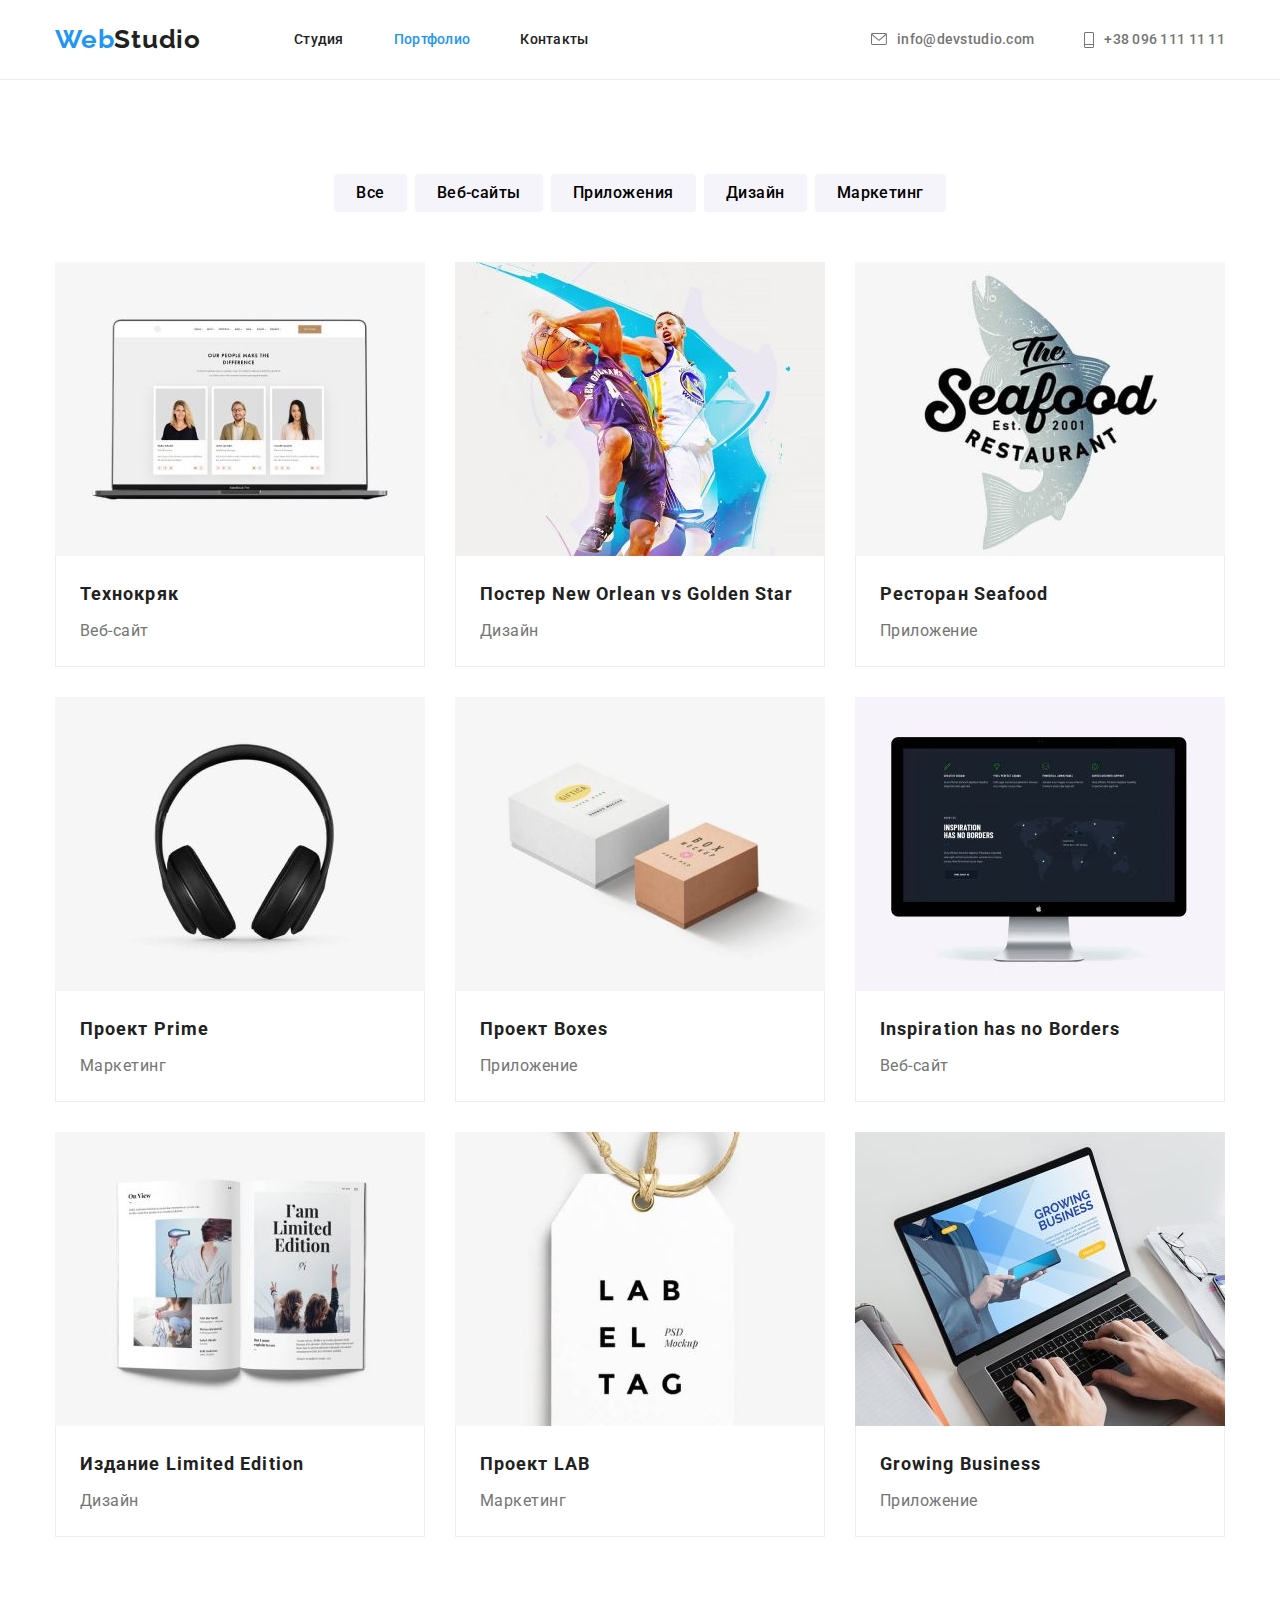
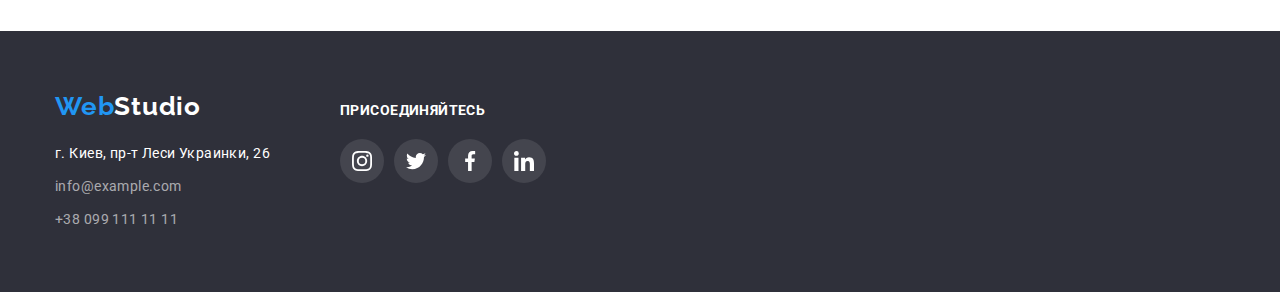
==== portfolio.html @ 58605552 "Копирует файлы из другого репозитория" ====
<!DOCTYPE html>
<html lang="ru">
<head>
    <meta charset="UTF-8">
    <meta http-equiv="X-UA-Compatible" content="IE=edge">
    <meta name="viewport" content="width=device-width, initial-scale=1.0">
    <link rel="stylesheet" href="https://cdnjs.cloudflare.com/ajax/libs/modern-normalize/1.1.0/modern-normalize.css"
    integrity="sha512-Y0MM+V6ymRKN2zStTqzQ227DWhhp4Mzdo6gnlRnuaNCbc+YN/ZH0sBCLTM4M0oSy9c9VKiCvd4Jk44aCLrNS5Q=="
    crossorigin="anonymous" referrerpolicy="no-referrer" />
    <link href="https://fonts.googleapis.com/css2?family=Raleway:wght@700&family=Roboto:wght@400;500;700;900&display=swap"
    rel="stylesheet">
    <link rel="stylesheet" href="./css/styles.css">
    <title>Document</title>
</head>
<body>
    <!-- Header container -->
    <header>
        <div class="container header">
            <!-- Logo section -->
            <a href="/" lang="en" class="header-logo"><span class="logo-accent">Web</span>Studio</a>
            <!-- Navigation section -->
            <nav class="nav">
                <ul class="nav-list">
                    <li class="nav-list-item">
                        <a href="./index.html" target="_self" rel="noopener noreferrer"
                            class="nav-list-link">Студия</a>
                    </li>
                    <li class="nav-list-item">
                        <a href="./portfolio.html" target="_self" rel="noopener noreferrer"
                            class="nav-list-link current">Портфолио</a>
                    </li>
                    <li class="nav-list-item">
                        <a href="" class="nav-list-link">Контакты</a>
                    </li>
                </ul>
            </nav>
            <!-- Header contacts section -->
            <ul class="header-contacts-list">
                <li class="header-contacts-item">
                    <a href="mailto:info@devstudio.com" class="header-mail-link">
                        <svg class="header-mail-icon" width="16px" height="12px">
                            <use href="./images/sprite.svg#icon-envelope"></use>
                        </svg>
                        info@devstudio.com</a>
                </li>
                <li class="header-contacts-item">
                    <a href="tel:+380961111111" class="header-phone-link">
                        <svg class="header-phone-icon" width="10px" height="16px">
                            <use href="./images/sprite.svg#icon-cell"></use>
                        </svg>
                        +38 096 111 11 11</a>
                </li>
            </ul>
        </div>
    </header>
    <!-- Main container -->
    <main>
        <!-- Filters section-->
        <section class="section">
            <div class="container">
            <h1 class="visually-hidden">Фильтры</h1>
            <ul class="filters-list">
                <li class="filters-list-item">
                    <button type="button" class="filter-button">Все</button>
                </li>
                <li class="filters-list-item">
                    <button type="button" class="filter-button">Веб-сайты</button>
                </li>
                <li class="filters-list-item">
                    <button type="button" class="filter-button">Приложения</button>
                </li>
                <li class="filters-list-item">
                    <button type="button" class="filter-button">Дизайн</button>
                </li>
                <li class="filters-list-item">
                    <button type="button" class="filter-button">Маркетинг</button>
                </li>
            </ul>
            <ul class="projects-list">
                <li class="projects-list-item">
                    <a href="" class="projects-list-link">
                        <img src="./images/team-members.jpg" alt="члены команды" width="370" height="294" class="projects-list-image">
                        <div class="projects-description">
                            <h2 class="projects-list-title">Технокряк</h2>
                            <p class="projects-list-text">Веб-сайт</p>
                        </div>
                    </a>
                </li>
                <li class="projects-list-item">
                    <a href="" class="projects-list-link">
                        <img src="./images/basketball-poster.jpg" alt="баскетбольный постер" width="370" height="294"
                            class="projects-list-image">
                        <div class="projects-description">
                            <h2 class="projects-list-title">Постер New Orlean vs Golden Star</h2>
                            <p class="projects-list-text">Дизайн</p>
                        </div>
                    </a>
                </li>
                <li class="projects-list-item">
                    <a href="" class="projects-list-link">
                        <img src="./images/restaurant-logo.jpg" alt="логотип ресторана" width="370" height="294"
                            class="projects-list-image">
                        <div class="projects-description">
                            <h2 class="projects-list-title">Ресторан Seafood</h2>
                            <p class="projects-list-text">Приложение</p>
                        </div>
                    </a>
                </li>
                <li class="projects-list-item">
                    <a href="" class="projects-list-link">
                        <img src="./images/headphones.jpg" alt="наушники" width="370" height="294" class="projects-list-image">
                        <div class="projects-description">
                            <h2 class="projects-list-title">Проект Prime</h2>
                            <p class="projects-list-text">Маркетинг</p>
                        </div>
                    </a>
                </li>
                <li class="projects-list-item">
                    <a href="" class="projects-list-link">
                        <img src="./images/boxes.jpg" alt="коробки" width="370" height="294" class="projects-list-image">
                        <div class="projects-description">
                            <h2 class="projects-list-title">Проект Boxes</h2>
                            <p class="projects-list-text">Приложение</p>
                        </div>
                    </a>
                </li>
                <li class="projects-list-item">
                    <a href="" class="projects-list-link">
                        <img src="./images/about-web-interface.jpg" alt="веб-интерфейс" width="370" height="294"
                            class="projects-list-image">
                        <div class="projects-description">
                            <h2 class="projects-list-title">Inspiration has no Borders</h2>
                            <p class="projects-list-text">Веб-сайт</p>
                        </div>
                    </a>
                </li>
                <li class="projects-list-item">
                    <a href="" class="projects-list-link">
                        <img src="./images/book.jpg" alt="раскрытая книга" width="370" height="294" class="projects-list-image">
                        <div class="projects-description">
                            <h2 class="projects-list-title">Издание Limited Edition</h2>
                            <p class="projects-list-text">Дизайн</p>
                        </div>
                    </a>
                </li>
                <li class="projects-list-item">
                    <a href="" class="projects-list-link">
                        <img src="./images/label.jpg" alt="лейбл" width="370" height="294" class="projects-list-image">
                        <div class="projects-description">
                            <h2 class="projects-list-title">Проект LAB</h2>
                            <p class="projects-list-text">Маркетинг</p>
                        </div>
                    </a>
                </li>
                <li class="projects-list-item">
                    <a href="" class="projects-list-link">
                        <img src="./images/laptop-typing.jpg" alt="приложение Growing Business" width="370" height="294"
                            class="projects-list-image">
                        <div class="projects-description">
                            <h2 class="projects-list-title">Growing Business</h2>
                            <p class="projects-list-text">Приложение</p>
                        </div>
                    </a> 
                </li>
            </ul>
            </div>
        </section>
    </main>
    <footer>
        <div class="container footer-content">
            <div class="footer-contact-info">
                <a href="/" lang="en" class="footer-logo"><span class="logo-accent">Web</span>Studio</a>
                <address>
                    <ul class="footer-contacts-list">
                        <li class="footer-contacts-item location">
                            г. Киев, пр-т Леси Украинки, 26
                        </li>
                        <li class="footer-contacts-item">
                            <a href="info@example.com" class="footer-mail-link">info@example.com</a>
                        </li>
                        <li class="footer-contacts-item">
                            <a href="+380991111111" class="footer-phone-link">+38 099 111 11 11</a>
                        </li>
                    </ul>
                </address>
            </div>
            <div class="footer-social-profile">
                <h3 class="footer-social-header">Присоединяйтесь</h3>
                <ul class="footer-social-networks">
                    <li class="footer-social-item">
                        <a href="" class="footer-social-link">
                            <svg class="footer-social-icon" width="20" height="20">
                                <use href="./images/sprite.svg#icon-instagram"></use>
                            </svg>
                        </a>
                    </li>
                    <li class="footer-social-item">
                        <a href="" class="footer-social-link">
                            <svg class="footer-social-icon" width="20" height="20">
                                <use href="./images/sprite.svg#icon-twitter"></use>
                            </svg>
                        </a>
                    </li>
                    <li class="footer-social-item">
                        <a href="" class="footer-social-link">
                            <svg class="footer-social-icon" width="20" height="20">
                                <use href="./images/sprite.svg#icon-facebook"></use>
                            </svg>
                        </a>
                    </li>
                    <li class="footer-social-item">
                        <a href="" class="footer-social-link">
                            <svg class="footer-social-icon" width="20" height="20">
                                <use href="./images/sprite.svg#icon-linkedin"></use>
                            </svg>
                        </a>
                    </li>
                </ul>
            </div>
        </div>
    </footer>
</body>
</html>
---- css/styles.css ----
:root {
  --title-text-color: #212121;
  --primary-text-color: #757575;
  --primary-white-color: #ffffff;
  --primary-dark-color: #2f303a;
  --accent-color: #2196f3;
  --primary-text-size: 14px;
  --secondary-text-size: 16px;
  --primary-title-size: 36px;
  --secondary-title-size: 16px;
  --primary-title-font-weight: 700;
  --secondary-title-font-weight: 500;
}

body {
  background-color: var(--primary-white-color);
  color: var(--title-text-color);

  font-family: Roboto, sans-serif;
}

h1,
h2,
h3,
h4,
h5,
h6,
ul,
p {
  margin: 0;
}

img {
  display: block;
  max-width: 100%;
  height: auto;
}

ul {
  padding: 0;
  list-style: none;
}

.container {
  width: 1200px;
  padding-left: 15px;
  padding-right: 15px;

  margin-left: auto;
  margin-right: auto;
}

.section {
  padding: 94px 0;
}

.visually-hidden {
  position: absolute;
  clip: rect(0 0 0 0);
  width: 1px;
  height: 1px;
  margin: -1px;
}

/* Header container */

header {
  display: flex;
  align-items: center;
  height: 80px;
  border-bottom: 1px solid #ececec;
}

.header {
  display: flex;
  align-items: center;
}

/* Header logo */
.header-logo {
  color: inherit;
  font-family: Raleway, sans-serif;
  font-size: 26px;
  font-weight: var(--primary-title-font-weight);
  line-height: 1.2;
  letter-spacing: 0.03em;
  text-decoration: none;

  margin-right: 93px;
}

.logo-accent {
  color: var(--accent-color);
}

/* Navigation */

.nav-list {
  display: flex;
}

.nav-list-item {
  font-weight: var(--secondary-title-font-weight);
  font-size: var(--primary-text-size);
  line-height: 1.14;
  letter-spacing: 0.02em;
}

.nav-list-item:not(:first-child) {
  margin-left: 50px;
}

.nav-list-link {
  color: inherit;
  text-decoration: none;
}

.nav-list-link:hover,
.nav-list-link:focus {
  color: var(--accent-color);
}

.current {
  color: var(--accent-color);
}

/* Header contacts  */
.header-contacts-list {
  display: flex;
  margin-left: auto;
}

.header-contacts-item {
  display: flex;
  align-items: center;
  font-weight: var(--secondary-title-font-weight);
  font-size: var(--primary-text-size);
  line-height: 1.14;
  letter-spacing: 0.02em;
}

.header-contacts-item:not(:first-child) {
  margin-left: 50px;
}

.header-mail-link,
.header-phone-link {
  display: flex;
  align-items: center;
  color: var(--primary-text-color);
  text-decoration: none;
}

.header-mail-link:hover,
.header-mail-link:focus,
.header-phone-link:hover,
.header-phone-link:focus {
  color: var(--accent-color);
}

.header-mail-icon,
.header-phone-icon {
  margin-right: 10px;
  fill: currentColor;
}

/* WebStudio page */

/* Hero */
.hero {
  max-width: 1600px;
  margin: 0 auto;
  background-color: var(--primary-dark-color);
  background-image: linear-gradient(
      rgba(47, 48, 58, 0.4),
      rgba(47, 48, 58, 0.4)
    ),
    url("../images/hero-img.jpg");
  background-repeat: no-repeat;
  background-position: center;
  background-size: cover;

  color: var(--primary-white-color);
  text-align: center;
  padding-top: 200px;
  padding-bottom: 200px;
}

.hero-title {
  font-weight: 900;
  font-size: 44px;
  line-height: 1.36;
  letter-spacing: 0.06em;
  text-transform: uppercase;
  margin-left: auto;
  margin-right: auto;

  width: 696px;
  margin-bottom: 30px;
}

.hero-button {
  display: inline-block;
  font-weight: var(--primary-title-font-weight);
  font-size: var(--secondary-text-size);
  line-height: 1.87;
  letter-spacing: 0.06em;
  color: var(--primary-white-color);
  background: var(--accent-color);
  border: 1px solid transparent;
  border-radius: 4px;
  box-shadow: 0px 4px 4px rgba(0, 0, 0, 0.15);

  min-width: 200px;
  min-height: 50px;
  padding: 9px 31px;

  cursor: pointer;
}

/* Advantages */
.advantages-list {
  display: flex;
}

.advantages-icon {
  background-color: #f5f4fa;
  width: 270px;
  height: 120px;
  margin-bottom: 30px;

  display: flex;
  justify-content: center;
  align-items: center;
}

.advantages-list-item:not(:last-child) {
  margin-right: 30px;
}

.advantages-list-title {
  font-weight: var(--primary-title-font-weight);
  font-size: var(--primary-text-size);
  line-height: 1.14;
  letter-spacing: 0.03em;
  text-transform: uppercase;
  margin-bottom: 10px;
}

.advantages-list-text {
  font-size: var(--primary-text-size);
  line-height: 1.71;
  letter-spacing: 0.03em;
  color: var(--primary-text-color);

  width: 270px;
  height: 75px;
}

/* Activities */

.activities {
  padding-top: 0;
}

.activities-title {
  font-weight: var(--primary-title-font-weight);
  font-size: var(--primary-title-size);
  line-height: 1.16;
  text-align: center;
  letter-spacing: 0.03em;

  margin-bottom: 50px;
}

.activities-list {
  display: flex;
}

.activities-list-item:not(:last-child) {
  margin-right: 30px;
}

/* Team */
.team-section {
  background-color: #f5f4fa;
  max-width: 1600px;
  margin-right: auto;
  margin-left: auto;
  padding-top: 94px;
  padding-bottom: 94px;
}

.team-title {
  font-weight: var(--primary-title-font-weight);
  font-size: var(--primary-title-size);
  line-height: 1.16;
  text-align: center;
  letter-spacing: 0.03em;

  text-align: center;
  margin-bottom: 50px;
}

.team-list {
  display: flex;
}

.team-list-item {
  box-shadow: 0px 1px 3px rgba(0, 0, 0, 0.12), 0px 1px 1px rgba(0, 0, 0, 0.14),
    0px 2px 1px rgba(0, 0, 0, 0.2);
  border-radius: 0px 0px 4px 4px;
}

.team-list-item:not(:last-child) {
  margin-right: 30px;
}

.team-info {
  background-color: var(--primary-white-color);
  padding-top: 30px;
  padding-bottom: 30px;
}

.employee {
  font-weight: var(--secondary-title-font-weight);
  font-size: var(--secondary-title-size);
  line-height: 1.19;
  letter-spacing: 0.03em;
  text-align: center;

  margin-bottom: 10px;
}

.position {
  font-size: var(--secondary-text-size);
  line-height: 1.19;
  letter-spacing: 0.03em;
  text-align: center;
  margin-bottom: 16px;

  color: var(--primary-text-color);
}

.team-social-networks {
  display: flex;
  align-items: center;
  justify-content: center;
}

.team-social-item:not(:last-child) {
  margin-right: 10px;
}

.team-social-link {
  display: flex;
  justify-content: center;
  align-items: center;
  width: 44px;
  height: 44px;
  border-radius: 50%;

  color: #afb1b8;
  background-color: transparent;
}

.team-social-icon {
  fill: currentColor;
}

.team-social-link:hover,
.team-social-link:focus {
  color: var(--primary-white-color);
  background-color: var(--accent-color);
}

/* Clients section */
.clients-section {
  max-width: 1600px;
  margin-right: auto;
  margin-left: auto;
  padding-top: 94px;
  padding-bottom: 94px;
}

.clients-title {
  font-weight: var(--primary-title-font-weight);
  font-size: var(--primary-title-size);
  line-height: 1.16;
  text-align: center;
  letter-spacing: 0.03em;

  text-align: center;
  margin-bottom: 50px;
}

.clients-list {
  display: flex;
}

.clients-list-item {
  width: 170px;
  height: 92px;
}

.clients-list-item:not(:last-child) {
  margin-right: 30px;
}

.client-link {
  display: flex;
  width: 100%;
  height: 100%;
  justify-content: center;
  align-items: center;

  color: #afb1b8;
  border: 1px solid #afb1b8;
  border-radius: 4px;
}

.client-icon {
  fill: currentColor;
}

.client-link:hover,
.client-link:focus {
  color: var(--accent-color);
  border: 1px solid var(--accent-color);
}

/* Footer container */
footer {
  background-color: var(--primary-dark-color);

  max-width: 1600px;
  padding-bottom: 60px;
  padding-top: 60px;
  margin-right: auto;
  margin-left: auto;
}

.footer-content {
  display: flex;
  align-items: baseline;
}

/* Footer contact info */
.footer-contact-info {
  margin-right: 70px;
}

.footer-logo {
  display: block;
  font-family: Raleway, sans-serif;
  font-style: normal;
  font-size: 26px;
  font-weight: var(--primary-title-font-weight);
  line-height: 1.2;
  letter-spacing: 0.03em;
  text-decoration: none;

  color: var(--primary-white-color);

  margin-bottom: 20px;
}

.footer-contacts-item:not(:last-child) {
  margin-bottom: 9px;
}

.location {
  font-style: normal;
  font-size: var(--primary-text-size);
  line-height: 1.71;
  letter-spacing: 0.03em;
  text-decoration: none;

  color: var(--primary-white-color);
}

.footer-mail-link,
.footer-phone-link {
  font-style: normal;
  font-size: var(--primary-text-size);
  line-height: 1.71;
  letter-spacing: 0.03em;
  text-decoration: none;

  color: rgba(255, 255, 255, 0.6);
}

.footer-mail-link:hover,
.footer-phone-link:hover,
.footer-mail-link:focus,
.footer-phone-link:focus {
  color: var(--accent-color);
}

/* Footer-social-networks */
.footer-social-header {
  font-weight: var(--primary-title-font-weight);
  font-size: var(--primary-text-size);
  line-height: 1.14;
  letter-spacing: 0.03em;
  text-transform: uppercase;

  color: var(--primary-white-color);
  margin-bottom: 20px;
}

.footer-social-networks {
  display: flex;
  align-items: center;
  justify-content: center;
}

.footer-social-item:not(:last-child) {
  margin-right: 10px;
}

.footer-social-link {
  display: flex;
  align-items: center;
  justify-content: center;
  width: 44px;
  height: 44px;
  border-radius: 50%;

  color: var(--primary-white-color);
  background-color: rgba(255, 255, 255, 0.1);
}

.footer-social-icon {
  fill: currentColor;
}

.footer-social-link:hover,
.footer-social-link:focus {
  background-color: var(--accent-color);
}

/* Portfolio page */
.filters-list {
  display: flex;

  justify-content: center;
  margin-bottom: 50px;
}

.filters-list-item:not(:last-child) {
  margin-right: 8px;
}

.filter-button {
  background-color: #f5f4fa;

  font-weight: var(--secondary-title-font-weight);
  font-size: var(--secondary-text-size);
  line-height: 1.62;

  text-align: center;
  letter-spacing: 0.03em;

  padding: 5px 21px;
  border: 1px solid transparent;
  border-radius: 4px;
}

.filter-button:active {
  color: var(--primary-white-color);
  background-color: var(--accent-color);

  box-shadow: 0px 3px 1px rgba(0, 0, 0, 0.1), 0px 1px 2px rgba(0, 0, 0, 0.08),
    0px 2px 2px rgba(0, 0, 0, 0.12);
}

.filter-button:hover,
.filter-button:focus {
  color: var(--primary-white-color);
  background-color: var(--accent-color);
  cursor: pointer;

  box-shadow: 0px 3px 1px rgba(0, 0, 0, 0.1), 0px 1px 2px rgba(0, 0, 0, 0.08),
    0px 2px 2px rgba(0, 0, 0, 0.12);
}

.projects-list {
  display: flex;
  flex-wrap: wrap;
}

.projects-description {
  padding: 20px 24px;
}

.projects-list-item:not(:nth-child(3n)) {
  margin-right: 30px;
}

.projects-list-item:not(:nth-child(n + 7)) {
  margin-bottom: 30px;
}

.projects-list-link {
  display: inline-block;
  text-decoration: none;
  color: inherit;
}

.projects-list-link:hover,
.projects-list-link:focus {
  box-shadow: 0px 1px 1px rgba(0, 0, 0, 0.12), 0px 4px 4px rgba(0, 0, 0, 0.06),
    1px 4px 6px rgba(0, 0, 0, 0.16);
}

.projects-description {
  border-right: 1px solid #eeeeee;
  border-bottom: 1px solid #eeeeee;
  border-left: 1px solid #eeeeee;
}

.projects-list-title {
  font-weight: var(--primary-title-font-weight);
  font-size: 18px;
  line-height: 2;
  letter-spacing: 0.06em;

  margin-bottom: 4px;
}

.projects-list-text {
  font-size: 16px;
  line-height: 1.87;
  letter-spacing: 0.03em;

  color: var(--primary-text-color);
}
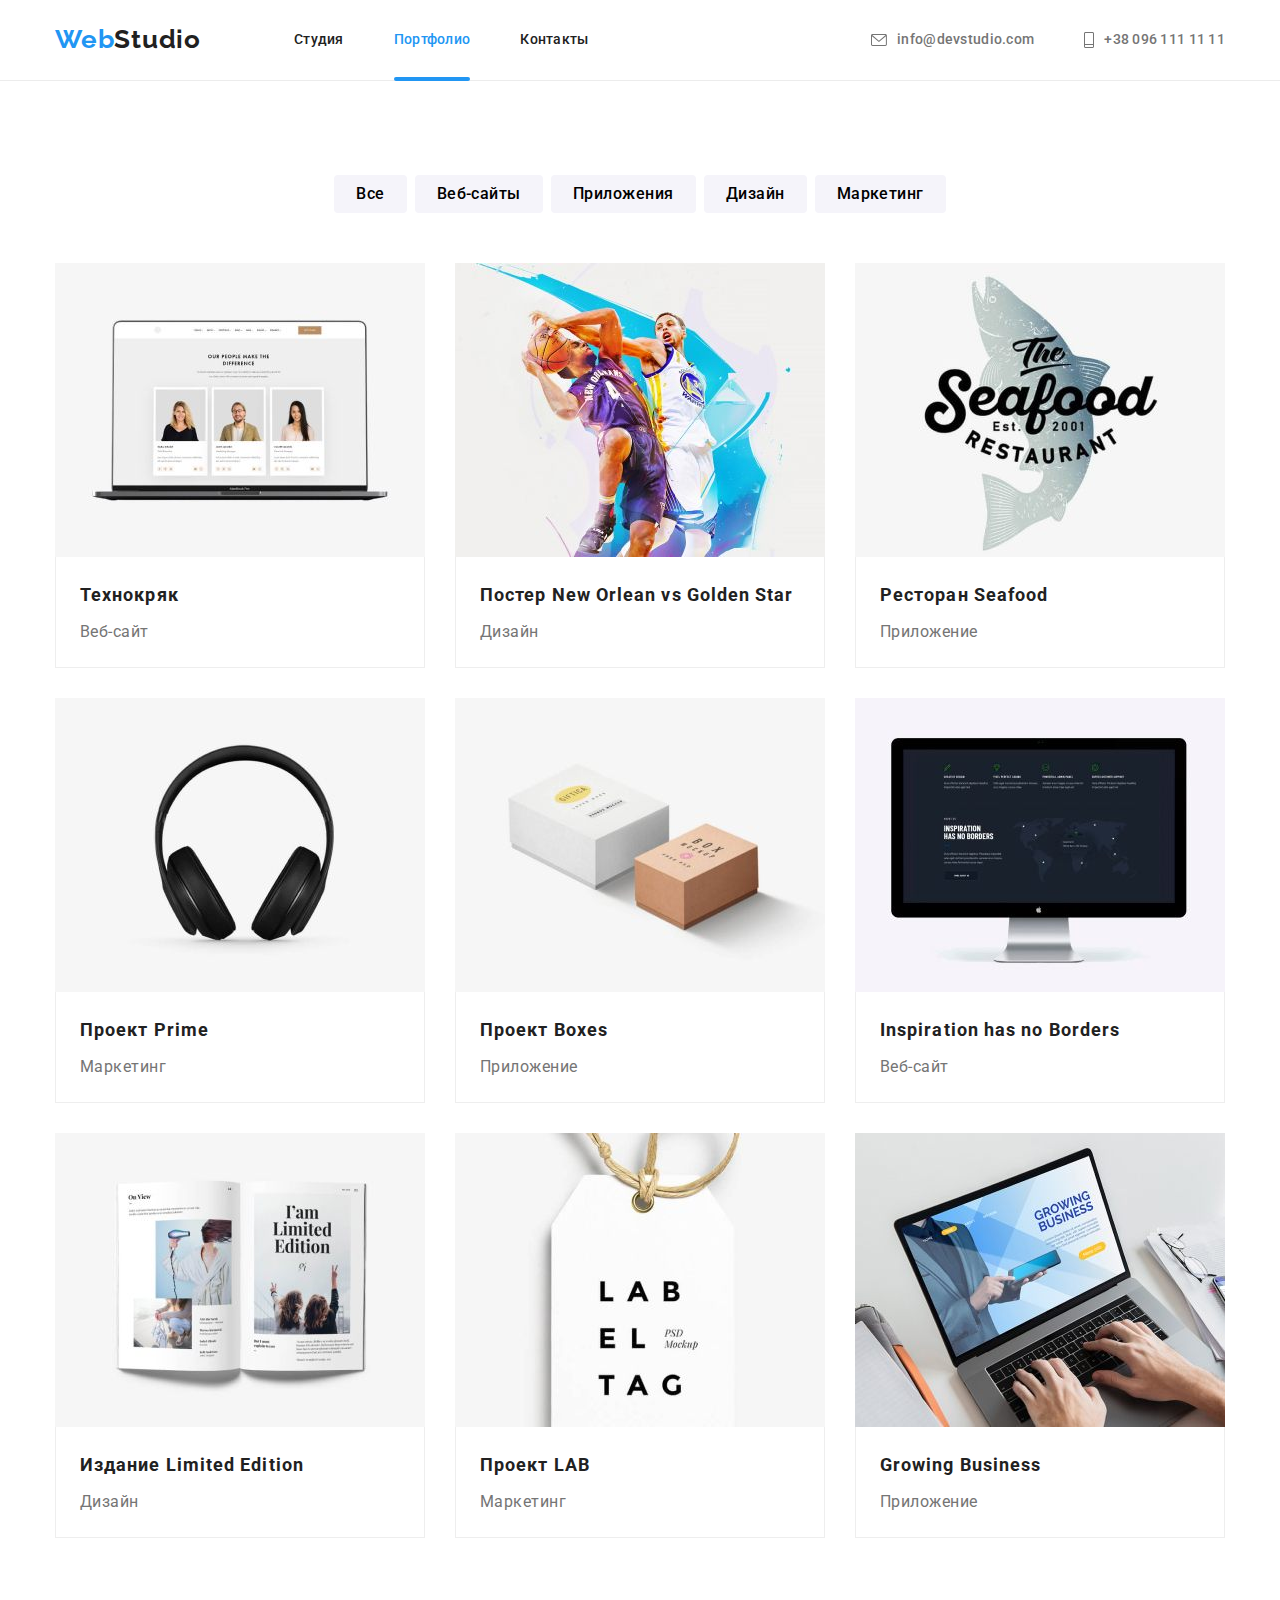
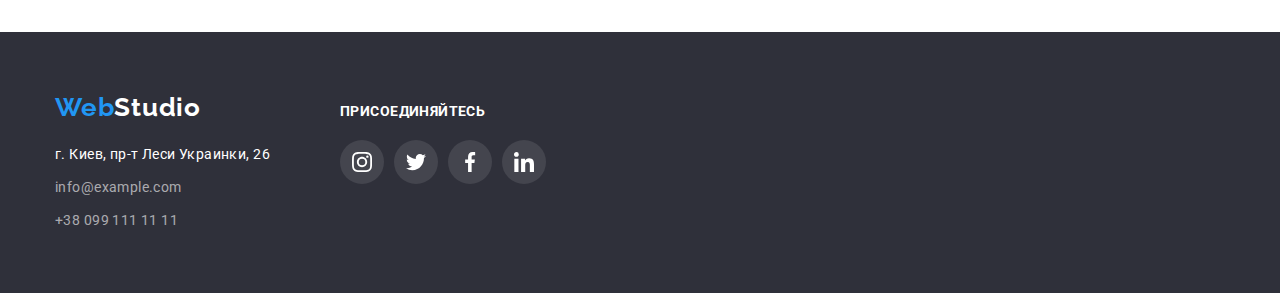
==== commit 769d02de: "Начинает вёрстку оверлея карточек" ====
--- a/portfolio.html
+++ b/portfolio.html
@@ -79,17 +79,29 @@
             <ul class="projects-list">
                 <li class="projects-list-item">
                     <a href="" class="projects-list-link">
-                        <img src="./images/team-members.jpg" alt="члены команды" width="370" height="294" class="projects-list-image">
+                        <div class="projects-thumb">  
+                            <img src="./images/team-members.jpg" alt="члены команды" width="370" height="294">
+                            <div class="projects-overlay">
+                            <p>Технокряк это современная площадка распространения коронавируса. Компании используют эту платформу для цифрового
+                                шпионажа и атак на защищённые сервера конкурентов.</p>
+                            </div>
+                        </div>
                         <div class="projects-description">
                             <h2 class="projects-list-title">Технокряк</h2>
-                            <p class="projects-list-text">Веб-сайт</p>
-                        </div>
-                    </a>
-                </li>
-                <li class="projects-list-item">
-                    <a href="" class="projects-list-link">
-                        <img src="./images/basketball-poster.jpg" alt="баскетбольный постер" width="370" height="294"
-                            class="projects-list-image">
+                            <p class="projects-list-text">Веб-сайт</p>  
+                        </div>
+                    </a>
+                </li>
+                <li class="projects-list-item">
+                    <a href="" class="projects-list-link">
+                    <div class="projects-thumb">
+                        <img src="./images/basketball-poster.jpg" alt="баскетбольный постер" width="370" height="294">
+                        <div class="projects-overlay">
+                            <p>Технокряк это современная площадка распространения коронавируса. Компании используют эту платформу для
+                                цифрового
+                                шпионажа и атак на защищённые сервера конкурентов.</p>
+                        </div>
+                    </div>
                         <div class="projects-description">
                             <h2 class="projects-list-title">Постер New Orlean vs Golden Star</h2>
                             <p class="projects-list-text">Дизайн</p>
--- a/css/styles.css
+++ b/css/styles.css
@@ -65,10 +65,8 @@
 /* Header container */
 
 header {
-  display: flex;
-  align-items: center;
-  height: 80px;
   border-bottom: 1px solid #ececec;
+  min-height: 80px;
 }
 
 .header {
@@ -111,8 +109,13 @@
 }
 
 .nav-list-link {
+  display: flex;
   color: inherit;
   text-decoration: none;
+  padding-top: 32px;
+  padding-bottom: 32px;
+
+  position: relative;
 }
 
 .nav-list-link:hover,
@@ -124,6 +127,16 @@
   color: var(--accent-color);
 }
 
+.current::after {
+  content: "";
+  height: 4px;
+  width: 100%;
+  background-color: var(--accent-color);
+  border-radius: 2px;
+
+  position: absolute;
+  bottom: -1px;
+}
 /* Header contacts  */
 .header-contacts-list {
   display: flex;
@@ -281,6 +294,28 @@
   margin-right: 30px;
 }
 
+.activities-thumb {
+  position: relative;
+  width: 370px;
+}
+
+.activities-list-title {
+  font-weight: var(--primary-title-font-weight);
+  font-size: var(--primary-text-size);
+  line-height: 1.14;
+  text-align: center;
+  letter-spacing: 0.03em;
+  text-transform: uppercase;
+  color: var(--primary-white-color);
+  background-color: rgba(47, 48, 58, 0.8);
+  width: 100%;
+  padding-top: 27px;
+  padding-bottom: 27px;
+  text-align: center;
+  position: absolute;
+  bottom: 0;
+}
+
 /* Team */
 .team-section {
   background-color: #f5f4fa;
@@ -540,6 +575,73 @@
   background-color: var(--accent-color);
 }
 
+/* Modal & backdrop */
+.backdrop {
+  position: fixed;
+  top: 0;
+  left: 0;
+  background-color: rgba(0, 0, 0, 0.2);
+  width: 100%;
+  height: 100%;
+  opacity: 1;
+  visibility: visible;
+  transition: opacity 250ms cubic-bezier(0.4, 0, 0.2, 1),
+    visibility 250ms cubic-bezier(0.4, 0, 0.2, 1);
+}
+
+.backdrop.is-hidden {
+  visibility: hidden;
+  opacity: 0;
+  pointer-events: none;
+}
+
+.backdrop.is-hidden .modal {
+  opacity: 0;
+  transform: translate(-50%, -50%) scale(0.8);
+}
+
+.modal {
+  position: absolute;
+  top: 50%;
+  left: 50%;
+  opacity: 1;
+  transform: translate(-50%, -50%) scale(1);
+  transition: opacity 250ms cubic-bezier(0.4, 0, 0.2, 1),
+    transform 250ms cubic-bezier(0.4, 0, 0.2, 1),
+    transform 250ms cubic-bezier(0.4, 0, 0.2, 1);
+
+  min-width: 528px;
+  min-height: 581px;
+
+  background-color: var(--primary-white-color);
+  box-shadow: 0px 1px 3px rgba(0, 0, 0, 0.12), 0px 1px 1px rgba(0, 0, 0, 0.14),
+    0px 2px 1px rgba(0, 0, 0, 0.2);
+  border-radius: 4px;
+}
+
+.close-modal {
+  display: flex;
+  align-items: center;
+  justify-content: center;
+  position: absolute;
+  top: 8px;
+  right: 8px;
+
+  width: 30px;
+  height: 30px;
+  /* padding: 6px; */
+
+  background: #ffffff;
+  border: 1px solid rgba(0, 0, 0, 0.1);
+  border-radius: 50%;
+
+  cursor: pointer;
+}
+
+.close-modal-icon {
+  overflow: visible;
+}
+
 /* Portfolio page */
 .filters-list {
   display: flex;
@@ -614,6 +716,39 @@
     1px 4px 6px rgba(0, 0, 0, 0.16);
 }
 
+.projects-list-link:hover .projects-overlay,
+.projects-list-link:focus .projects-overlay {
+  transform: translateY(0%);
+}
+
+.projects-thumb {
+  position: relative;
+  width: 370px;
+  height: 294px;
+  overflow: hidden;
+}
+
+.projects-overlay {
+  position: absolute;
+  top: 0;
+  bottom: 0;
+  width: 100%;
+  height: 100%;
+  padding-top: 63px;
+  padding-left: 24px;
+  padding-bottom: 63px;
+  padding-right: 24px;
+  background-color: rgba(33, 150, 243, 0.9);
+
+  font-size: 18px;
+  line-height: 1.56;
+  letter-spacing: 0.03em;
+
+  color: var(--primary-white-color);
+  transform: translateY(100%);
+  transition: transform 250ms cubic-bezier(0.4, 0, 0.2, 1);
+}
+
 .projects-description {
   border-right: 1px solid #eeeeee;
   border-bottom: 1px solid #eeeeee;
